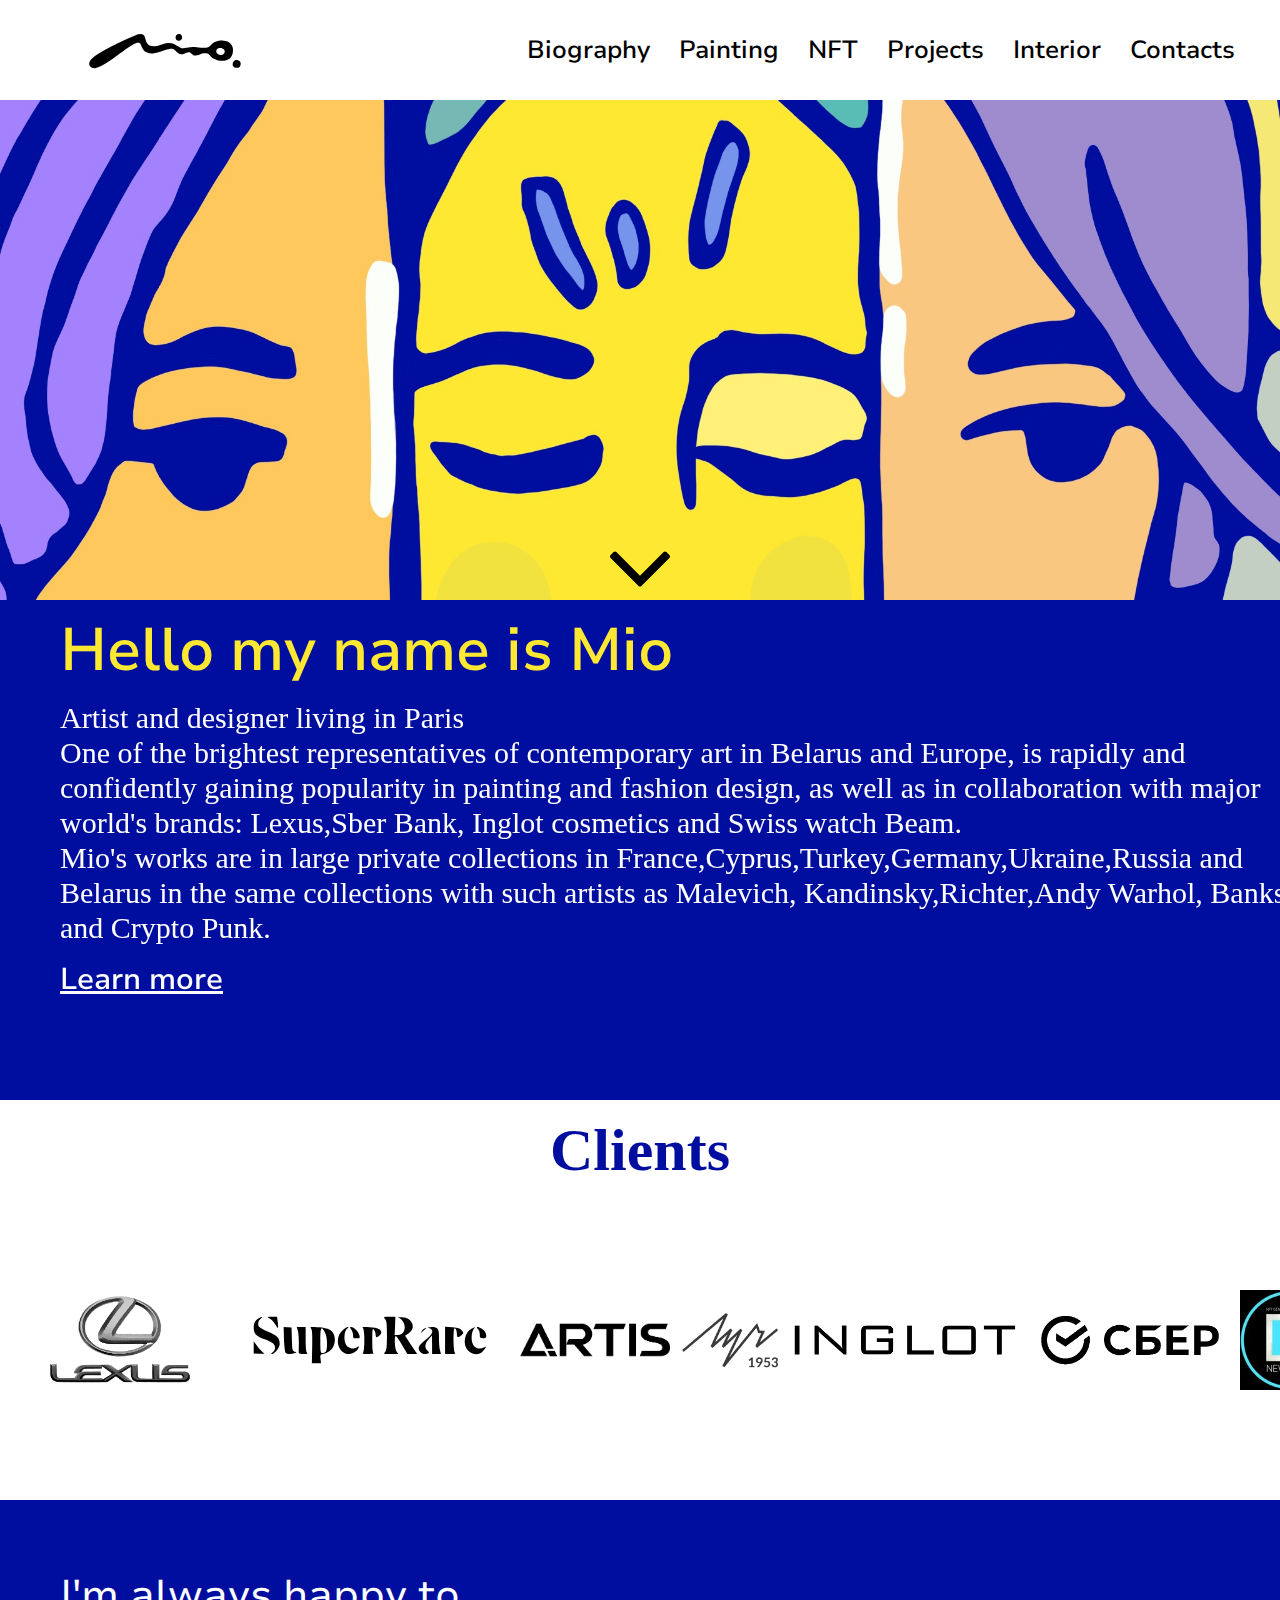
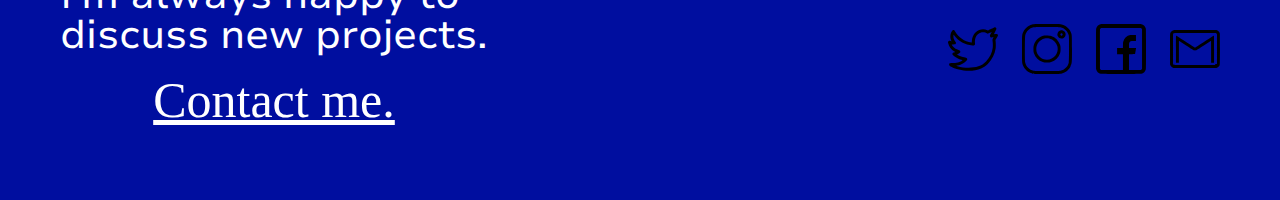
==== index.html @ 9d8c26d8 "added biography" ====
<!DOCTYPE html>
<html lang="en">
  <head>
    <meta charset="UTF-8" />
    <meta http-equiv="X-UA-Compatible" content="IE=edge" />
    <meta name="viewport" content="width=device-width, initial-scale=1.0" />
    <link rel="stylesheet" href="./css/style.css" />
    <title>Artist Mio</title>
    <meta name="description" content="Contemporary Artist Mio. Painting & NFT" />
  </head>
  <body>
    <!-- header nav -->
    <div class="header__wrapper">
      <img class="header__logo" src="./icon/mioLogo.svg" alt="Mio Logotip" />
      <nav class="header__nav">
        <ul class="header__nav-list">
          <li class="header__nav-list-item"><a href="./biography.html">Biography</a></li>
          <li class="header__nav-list-item">Painting</li>
          <li class="header__nav-list-item">NFT</li>
          <li class="header__nav-list-item">Projects</li>
          <li class="header__nav-list-item">Interior</li>
          <li class="header__nav-list-item"><a href="./contact.html">Contacts</a></li>
        </ul>
      </nav>
    </div>
    <!-- header -->
    <header class="header">
      <div class="container"></div>
    </header>
    <!-- main -->
    <main class="main">
      <div class="container">
        <div class="main__wrapper">
          <div class="main__scroll-biography">
            <a href="#greetings">
              <img
                class="main__arrow-down"
                src="./icon/angle-arrow-down_icon-icons.com_73683.svg"
                alt=""
              />
            </a>
          </div>
          <div class="main__greetings" id="greetings">
            <h1 class="greetings__title">Hello my name is Mio</h1>
            <p class="greetings__text">
              Artist and designer living in Paris
              <br />
              One of the brightest representatives of contemporary art in Belarus and Europe, is
              rapidly and confidently gaining popularity in painting and fashion design, as well as
              in collaboration with major world's brands: Lexus,Sber Bank, Inglot cosmetics and
              Swiss watch Beam.
              <br />
              Mio's works are in large private collections in
              France,Cyprus,Turkey,Germany,Ukraine,Russia and Belarus in the same collections with
              such artists as Malevich, Kandinsky,Richter,Andy Warhol, Banksy and Crypto Punk.
            </p>
            <a class="main__greetings-link" href="./biography.html">Learn more </a>
          </div>
          <div class="main__selectClients">
            <div class="main__selectClientsUp">
              <h2>Clients</h2>
            </div>
            <div class="main__selectClientsDown">
              <div class="selectClientsRight__card bigCard">
                <img
                  class="selectClientsRight__card-img bigCard"
                  src="./icon/lexus.svg"
                  alt="Lexus"
                />
              </div>
              <div class="selectClientsRight__card bigCard superRare">
                <img
                  class="selectClientsRight__card-img bigCard superRare superRare-img"
                  src="./icon/SuperRare.svg"
                  alt="SuperRare"
                />
              </div>
              <div class="selectClientsRight__card artis">
                <img
                  class="selectClientsRight__card-img artis"
                  src="./icon/artis.svg"
                  alt="Artis"
                />
              </div>
              <div class="selectClientsRight__card">
                <img class="selectClientsRight__card-img" src="./icon/lych.svg" alt="lych" />
              </div>
              <div class="selectClientsRight__card bigCard inglot">
                <img
                  class="selectClientsRight__card-img bigCard inglot"
                  src="./icon/inglot.svg"
                  alt="inglot"
                />
              </div>
              <div class="selectClientsRight__card bigCard">
                <img
                  class="selectClientsRight__card-img bigCard"
                  src="./icon/sberbank.svg"
                  alt="Sber"
                />
              </div>

              <div class="selectClientsRight__card">
                <img
                  class="selectClientsRight__card-img"
                  src="./icon/nftgen.svg"
                  alt="Nft generation"
                />
              </div>
            </div>
          </div>
        </div>
      </div>
    </main>
    <!-- footer -->
    <footer class="footer">
      <div class="container">
        <div class="footer__wrapper">
          <div class="footer__left">
            <h3 class="footer__title">
              I'm always happy to <br />
              discuss new projects.
            </h3>
            <a href="./contact.html" class="footer__linkToContact">Contact me.</a>
          </div>
          <div class="footer__right">
            <ul class="footer__social-links">
              <li class="footer__social-links-item">
                <a href="https://twitter.com/miokirill"
                  ><img class="icon-links" src="./icon/twitter.svg" alt="Twitter"
                /></a>
              </li>
              <li class="footer__social-links-item">
                <a href="https://instagram.com/miokirill"
                  ><img class="icon-links" src="./icon/instagram.svg" alt="Inst"
                /></a>
              </li>
              <li class="footer__social-links-item">
                <a
                  href="https://m.facebook.com/story.php?story_fbid=pfbid0FP6JrvP1xGU8qPbjwiGorEtpfe6fERCniA6T9eFb2SpBh1zJd8HjTSmE9tgyZ3Rml&id=100005752451019"
                  ><img class="icon-links" src="./icon/facebook.svg" alt="Facebook"
                /></a>
              </li>
              <li class="footer__social-links-item">
                <a href="mailto:miokirillartist@gmail.com"
                  ><img class="icon-links" src="./icon/gmail.svg" alt="gmail"
                /></a>
              </li>
            </ul>
          </div>
        </div>
      </div>
    </footer>
  </body>
</html>
---- css/style.css ----
/*! normalize.css v8.0.1 | MIT License | github.com/necolas/normalize.css */
/* Document
   ========================================================================== */
/**
 * 1. Correct the line height in all browsers.
 * 2. Prevent adjustments of font size after orientation changes in iOS.
 */
html {
  line-height: 1.15; /* 1 */
  -webkit-text-size-adjust: 100%; /* 2 */
}

/* Sections
   ========================================================================== */
/**
 * Remove the margin in all browsers.
 */
body {
  margin: 0;
}

/**
 * Render the `main` element consistently in IE.
 */
main {
  display: block;
}

/**
 * Correct the font size and margin on `h1` elements within `section` and
 * `article` contexts in Chrome, Firefox, and Safari.
 */
h1 {
  font-size: 2em;
  margin: 0.67em 0;
}

/* Grouping content
   ========================================================================== */
/**
 * 1. Add the correct box sizing in Firefox.
 * 2. Show the overflow in Edge and IE.
 */
hr {
  box-sizing: content-box; /* 1 */
  height: 0; /* 1 */
  overflow: visible; /* 2 */
}

/**
 * 1. Correct the inheritance and scaling of font size in all browsers.
 * 2. Correct the odd `em` font sizing in all browsers.
 */
pre {
  font-family: monospace, monospace; /* 1 */
  font-size: 1em; /* 2 */
}

/* Text-level semantics
   ========================================================================== */
/**
 * Remove the gray background on active links in IE 10.
 */
a {
  background-color: transparent;
}

/**
 * 1. Remove the bottom border in Chrome 57-
 * 2. Add the correct text decoration in Chrome, Edge, IE, Opera, and Safari.
 */
abbr[title] {
  border-bottom: none; /* 1 */
  text-decoration: underline; /* 2 */
  -webkit-text-decoration: underline dotted;
          text-decoration: underline dotted; /* 2 */
}

/**
 * Add the correct font weight in Chrome, Edge, and Safari.
 */
b,
strong {
  font-weight: bolder;
}

/**
 * 1. Correct the inheritance and scaling of font size in all browsers.
 * 2. Correct the odd `em` font sizing in all browsers.
 */
code,
kbd,
samp {
  font-family: monospace, monospace; /* 1 */
  font-size: 1em; /* 2 */
}

/**
 * Add the correct font size in all browsers.
 */
small {
  font-size: 80%;
}

/**
 * Prevent `sub` and `sup` elements from affecting the line height in
 * all browsers.
 */
sub,
sup {
  font-size: 75%;
  line-height: 0;
  position: relative;
  vertical-align: baseline;
}

sub {
  bottom: -0.25em;
}

sup {
  top: -0.5em;
}

/* Embedded content
   ========================================================================== */
/**
 * Remove the border on images inside links in IE 10.
 */
img {
  border-style: none;
}

/* Forms
   ========================================================================== */
/**
 * 1. Change the font styles in all browsers.
 * 2. Remove the margin in Firefox and Safari.
 */
button,
input,
optgroup,
select,
textarea {
  font-family: inherit; /* 1 */
  font-size: 100%; /* 1 */
  line-height: 1.15; /* 1 */
  margin: 0; /* 2 */
}

/**
 * Show the overflow in IE.
 * 1. Show the overflow in Edge.
 */
button,
input { /* 1 */
  overflow: visible;
}

/**
 * Remove the inheritance of text transform in Edge, Firefox, and IE.
 * 1. Remove the inheritance of text transform in Firefox.
 */
button,
select { /* 1 */
  text-transform: none;
}

/**
 * Correct the inability to style clickable types in iOS and Safari.
 */
button,
[type=button],
[type=reset],
[type=submit] {
  -webkit-appearance: button;
}

/**
 * Remove the inner border and padding in Firefox.
 */
button::-moz-focus-inner,
[type=button]::-moz-focus-inner,
[type=reset]::-moz-focus-inner,
[type=submit]::-moz-focus-inner {
  border-style: none;
  padding: 0;
}

/**
 * Restore the focus styles unset by the previous rule.
 */
button:-moz-focusring,
[type=button]:-moz-focusring,
[type=reset]:-moz-focusring,
[type=submit]:-moz-focusring {
  outline: 1px dotted ButtonText;
}

/**
 * Correct the padding in Firefox.
 */
fieldset {
  padding: 0.35em 0.75em 0.625em;
}

/**
 * 1. Correct the text wrapping in Edge and IE.
 * 2. Correct the color inheritance from `fieldset` elements in IE.
 * 3. Remove the padding so developers are not caught out when they zero out
 *    `fieldset` elements in all browsers.
 */
legend {
  box-sizing: border-box; /* 1 */
  color: inherit; /* 2 */
  display: table; /* 1 */
  max-width: 100%; /* 1 */
  padding: 0; /* 3 */
  white-space: normal; /* 1 */
}

/**
 * Add the correct vertical alignment in Chrome, Firefox, and Opera.
 */
progress {
  vertical-align: baseline;
}

/**
 * Remove the default vertical scrollbar in IE 10+.
 */
textarea {
  overflow: auto;
}

/**
 * 1. Add the correct box sizing in IE 10.
 * 2. Remove the padding in IE 10.
 */
[type=checkbox],
[type=radio] {
  box-sizing: border-box; /* 1 */
  padding: 0; /* 2 */
}

/**
 * Correct the cursor style of increment and decrement buttons in Chrome.
 */
[type=number]::-webkit-inner-spin-button,
[type=number]::-webkit-outer-spin-button {
  height: auto;
}

/**
 * 1. Correct the odd appearance in Chrome and Safari.
 * 2. Correct the outline style in Safari.
 */
[type=search] {
  -webkit-appearance: textfield; /* 1 */
  outline-offset: -2px; /* 2 */
}

/**
 * Remove the inner padding in Chrome and Safari on macOS.
 */
[type=search]::-webkit-search-decoration {
  -webkit-appearance: none;
}

/**
 * 1. Correct the inability to style clickable types in iOS and Safari.
 * 2. Change font properties to `inherit` in Safari.
 */
::-webkit-file-upload-button {
  -webkit-appearance: button; /* 1 */
  font: inherit; /* 2 */
}

/* Interactive
   ========================================================================== */
/*
 * Add the correct display in Edge, IE 10+, and Firefox.
 */
details {
  display: block;
}

/*
 * Add the correct display in all browsers.
 */
summary {
  display: list-item;
}

/* Misc
   ========================================================================== */
/**
 * Add the correct display in IE 10+.
 */
template {
  display: none;
}

/**
 * Add the correct display in IE 10.
 */
[hidden] {
  display: none;
}

/* http://meyerweb.com/eric/tools/css/reset/ */
/* v1.0 | 20080212 */
html, body, div, span, applet, object, iframe,
h1, h2, h3, h4, h5, h6, p, blockquote, pre,
a, abbr, acronym, address, big, cite, code,
del, dfn, em, font, img, ins, kbd, q, s, samp,
small, strike, strong, sub, sup, tt, var,
b, u, i, center,
dl, dt, dd, ol, ul, li,
fieldset, form, label, legend,
table, caption, tbody, tfoot, thead, tr, th, td {
  margin: 0;
  padding: 0;
  border: 0;
  outline: 0;
  font-size: 100%;
  vertical-align: baseline;
  background: transparent;
}

body {
  line-height: 1;
}

ol, ul {
  list-style: none;
}

blockquote, q {
  quotes: none;
}

blockquote:before, blockquote:after,
q:before, q:after {
  content: "";
  content: none;
}

/* remember to define focus styles! */
:focus {
  outline: 0;
}

/* remember to highlight inserts somehow! */
ins {
  text-decoration: none;
}

del {
  text-decoration: line-through;
}

/* tables still need 'cellspacing="0"' in the markup */
table {
  border-collapse: collapse;
  border-spacing: 0;
}

@font-face {
  font-family: "myBebas";
  src: url("../fonts/static/NunitoSans_10pt-SemiBold.ttf");
  font-style: normal;
}
@font-face {
  font-family: "myBebasReg";
  src: url("../fonts/static/NunitoSans_7pt-Regular.ttf");
  font-style: normal;
}
* {
  box-sizing: border-box;
}

a {
  text-decoration: none;
  color: black;
}

::-webkit-scrollbar {
  display: none;
}

.container {
  min-width: 100%;
  margin: auto;
}

.header {
  width: 100%;
  height: 500px;
  position: -webkit-sticky;
  position: sticky;
  margin-bottom: -60px;
  top: 0;
  z-index: 1;
  background: url("../images/background.JPG");
  background-size: cover;
  background-repeat: no-repeat;
  background-position: center -350px;
}
.header__wrapper {
  position: -webkit-sticky;
  position: sticky;
  top: 0;
  z-index: 2;
  width: 100%;
  height: 100px;
  display: flex;
  align-items: center;
  justify-content: space-between;
  padding: 0 45px;
  background-color: white;
}
.header__logo {
  width: 250px;
  height: 250px;
}
.header__nav-list {
  list-style: none;
}
.header__nav-list li {
  display: inline-flex;
  margin-right: 25px;
  font-size: 25px;
  font-family: "myBebas";
}
.header__nav-list li:last-child {
  margin-right: 0;
}
.header__background {
  width: 100%;
  height: 500px;
}

.main__wrapper {
  position: relative;
  z-index: 1;
  width: 100%;
  min-height: 850px;
}
.main__scroll-biography {
  display: flex;
  align-items: center;
  justify-content: center;
  width: 100%;
  height: 60px;
  padding: 10px, 0;
}
.main__arrow-down {
  height: 60px;
  width: 60px;
}
.main__greetings {
  width: 100%;
  min-height: 500px;
  display: flex;
  flex-direction: column;
  background-color: #000e9f;
  padding: 20px 60px;
}
.main__greetings-link {
  color: white;
  font-size: 30px;
  text-decoration: underline;
  font-family: "myBebas";
}
.main__selectClients {
  width: 100%;
  min-height: 300px;
  background-color: white;
  display: flex;
  flex-direction: column;
  padding: 20px 20px;
}
.main__selectClientsUp {
  display: flex;
  align-items: center;
  justify-content: center;
  color: #000e9f;
  font-size: 60px;
  margin-bottom: 20px;
}
.main__selectClientsDown {
  width: 100%;
  display: flex;
  align-items: center;
  justify-content: space-between;
}

.selectClientsRight__card {
  width: 100px;
  height: 100px;
  margin-right: 10px;
}
.selectClientsRight__card-img {
  width: 100px;
  height: 100px;
}

.bigCard {
  width: 200px;
  height: 200px;
}

.superRare {
  display: flex;
  align-items: center;
  justify-content: center;
  width: 280px;
  height: 280px;
}

.superRare-img {
  width: 350px;
  height: 350px;
}

.artis {
  width: 150px;
  height: 150px;
}

.inglot {
  width: 230px;
  height: 230px;
}

.greetings__title {
  font-size: 60px;
  margin-bottom: 20px;
  color: #fee832;
  font-family: "myBebas";
}
.greetings__text {
  width: 1250px;
  color: white;
  font-size: 30px;
  line-height: 35px;
  margin-bottom: 20px;
}

.footer__wrapper {
  position: relative;
  z-index: 1;
  display: flex;
  justify-content: space-between;
  align-items: center;
  width: 100%;
  min-height: 300px;
  background-color: #000e9f;
  padding: 20px 60px;
}
.footer__linkToContact {
  color: white;
  font-size: 50px;
  text-decoration: underline;
}
.footer__left {
  display: flex;
  flex-direction: column;
  align-items: center;
  justify-content: center;
  font-size: 40px;
  color: white;
}
.footer__right {
  display: flex;
  align-items: center;
  justify-content: center;
}
.footer__title {
  margin-bottom: 20px;
  font-family: "myBebasReg";
  font-weight: 300;
}
.footer__social-links {
  list-style: none;
}
.footer__social-links li {
  display: inline-flex;
  margin-right: 20px;
}
.footer__social-links li:last-child {
  margin-right: 0;
}

.icon-links {
  width: 50px;
  height: 50px;
}/*# sourceMappingURL=style.css.map */
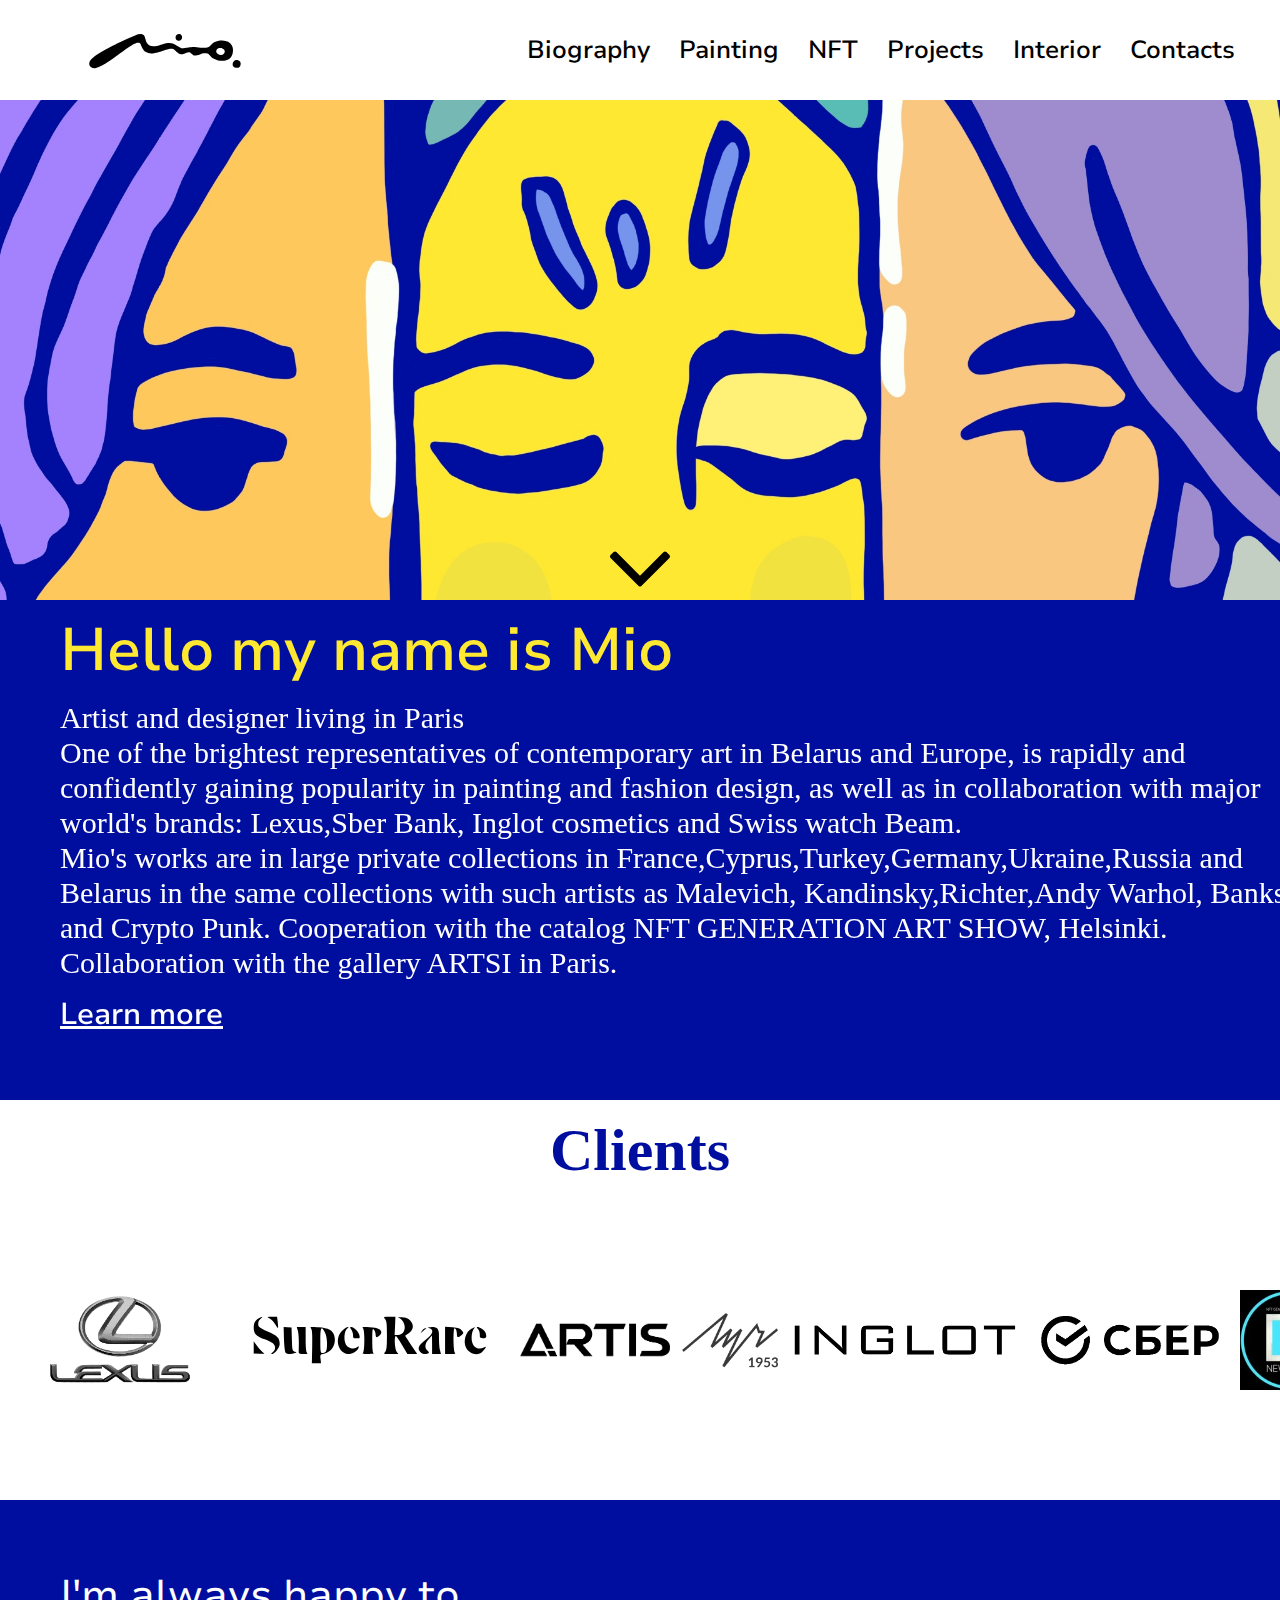
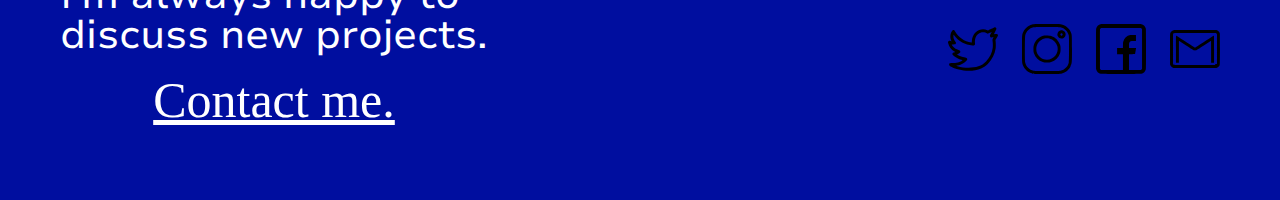
==== commit 37395fc8: "added text after" ====
--- a/index.html
+++ b/index.html
@@ -53,6 +53,8 @@
               Mio's works are in large private collections in
               France,Cyprus,Turkey,Germany,Ukraine,Russia and Belarus in the same collections with
               such artists as Malevich, Kandinsky,Richter,Andy Warhol, Banksy and Crypto Punk.
+              Cooperation with the catalog NFT GENERATION ART SHOW, Helsinki. Collaboration with the
+              gallery ARTSI in Paris.
             </p>
             <a class="main__greetings-link" href="./biography.html">Learn more </a>
           </div>
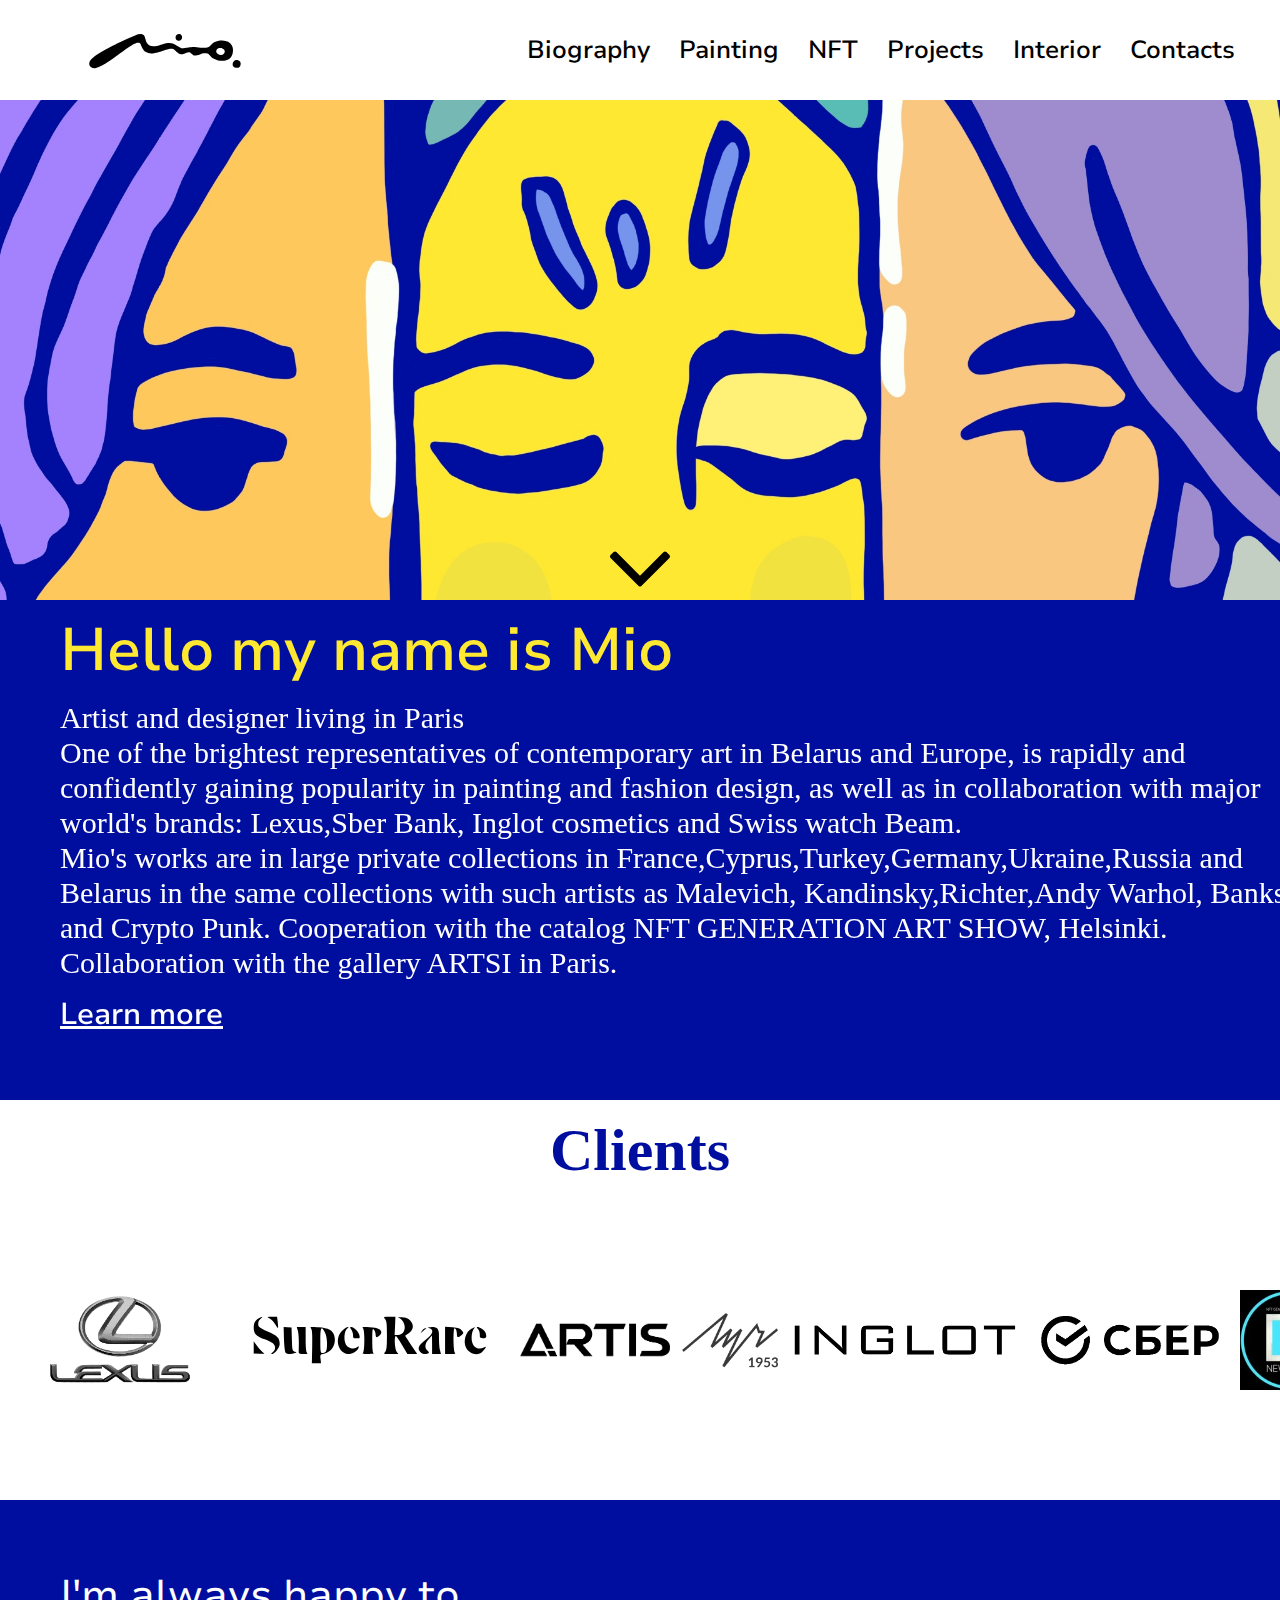
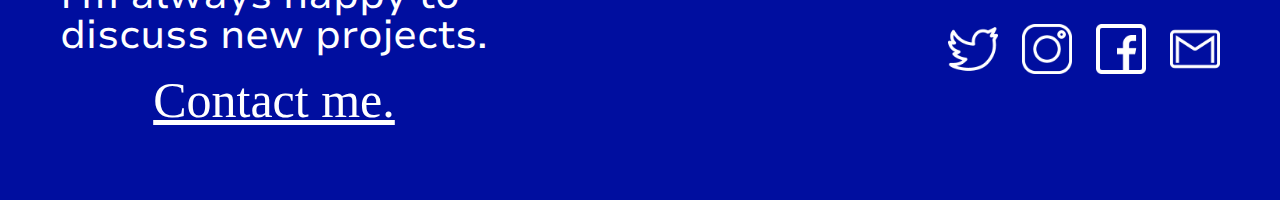
==== commit 432a61e0: "fix icons" ====
--- a/index.html
+++ b/index.html
@@ -129,23 +129,23 @@
             <ul class="footer__social-links">
               <li class="footer__social-links-item">
                 <a href="https://twitter.com/miokirill"
-                  ><img class="icon-links" src="./icon/twitter.svg" alt="Twitter"
+                  ><img class="icon-links" src="./icon/twitter.png" alt="Twitter"
                 /></a>
               </li>
               <li class="footer__social-links-item">
                 <a href="https://instagram.com/miokirill"
-                  ><img class="icon-links" src="./icon/instagram.svg" alt="Inst"
+                  ><img class="icon-links" src="./icon/instagram.png" alt="Inst"
                 /></a>
               </li>
               <li class="footer__social-links-item">
                 <a
                   href="https://m.facebook.com/story.php?story_fbid=pfbid0FP6JrvP1xGU8qPbjwiGorEtpfe6fERCniA6T9eFb2SpBh1zJd8HjTSmE9tgyZ3Rml&id=100005752451019"
-                  ><img class="icon-links" src="./icon/facebook.svg" alt="Facebook"
+                  ><img class="icon-links" src="./icon/facebook.png" alt="Facebook"
                 /></a>
               </li>
               <li class="footer__social-links-item">
                 <a href="mailto:miokirillartist@gmail.com"
-                  ><img class="icon-links" src="./icon/gmail.svg" alt="gmail"
+                  ><img class="icon-links" src="./icon/gmail.png" alt="gmail"
                 /></a>
               </li>
             </ul>
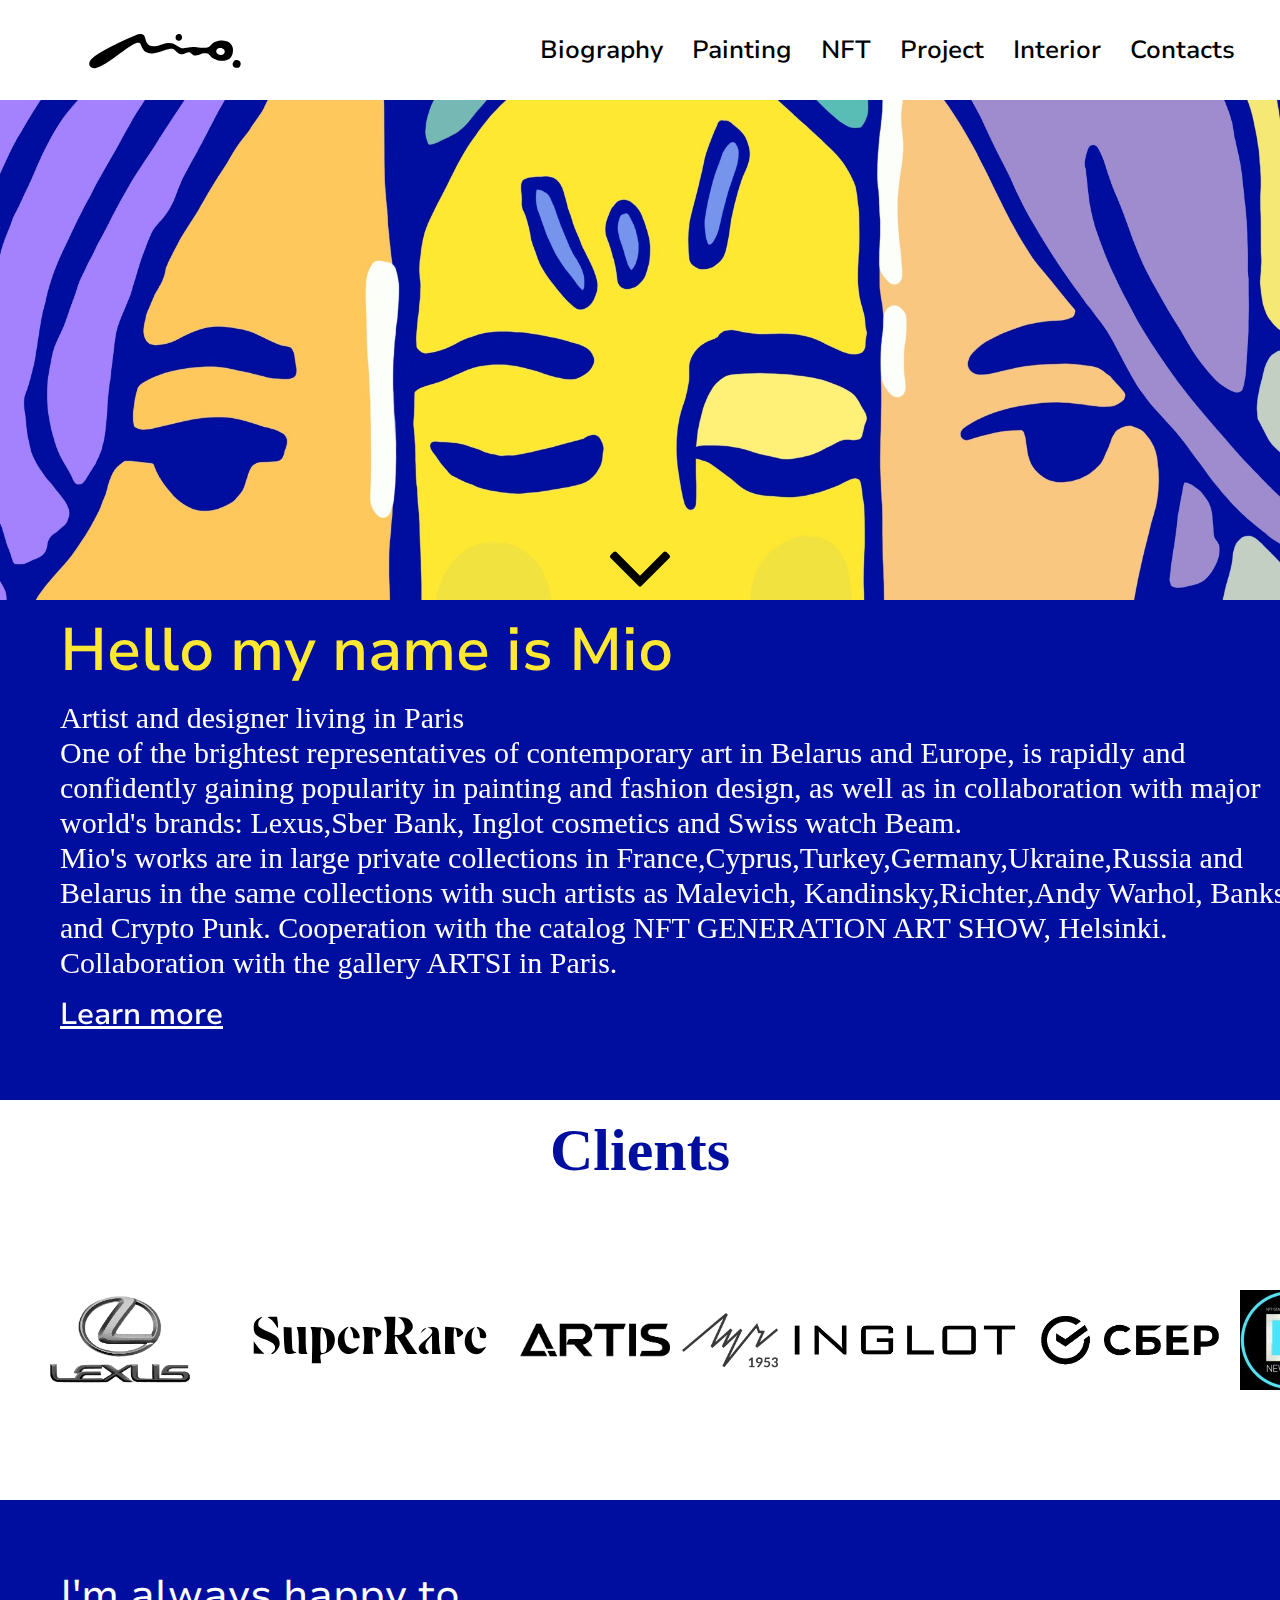
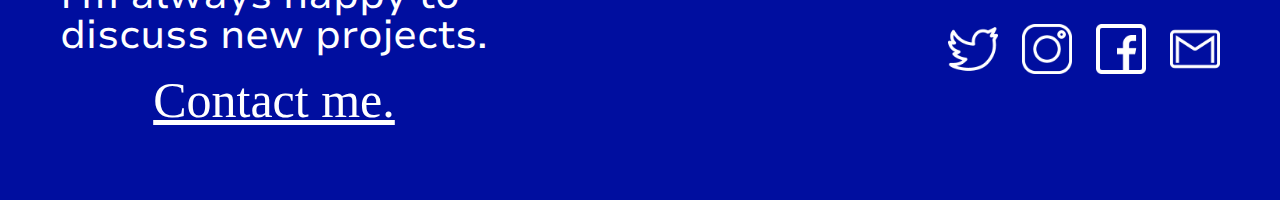
==== commit 24a86ded: "added project" ====
--- a/index.html
+++ b/index.html
@@ -17,8 +17,8 @@
           <li class="header__nav-list-item"><a href="./biography.html">Biography</a></li>
           <li class="header__nav-list-item">Painting</li>
           <li class="header__nav-list-item">NFT</li>
-          <li class="header__nav-list-item">Projects</li>
-          <li class="header__nav-list-item">Interior</li>
+          <li class="header__nav-list-item"><a href="./project.html">Project</a></li>
+          <li class="header__nav-list-item"><a href="./inter.html">Interior</a></li>
           <li class="header__nav-list-item"><a href="./contact.html">Contacts</a></li>
         </ul>
       </nav>
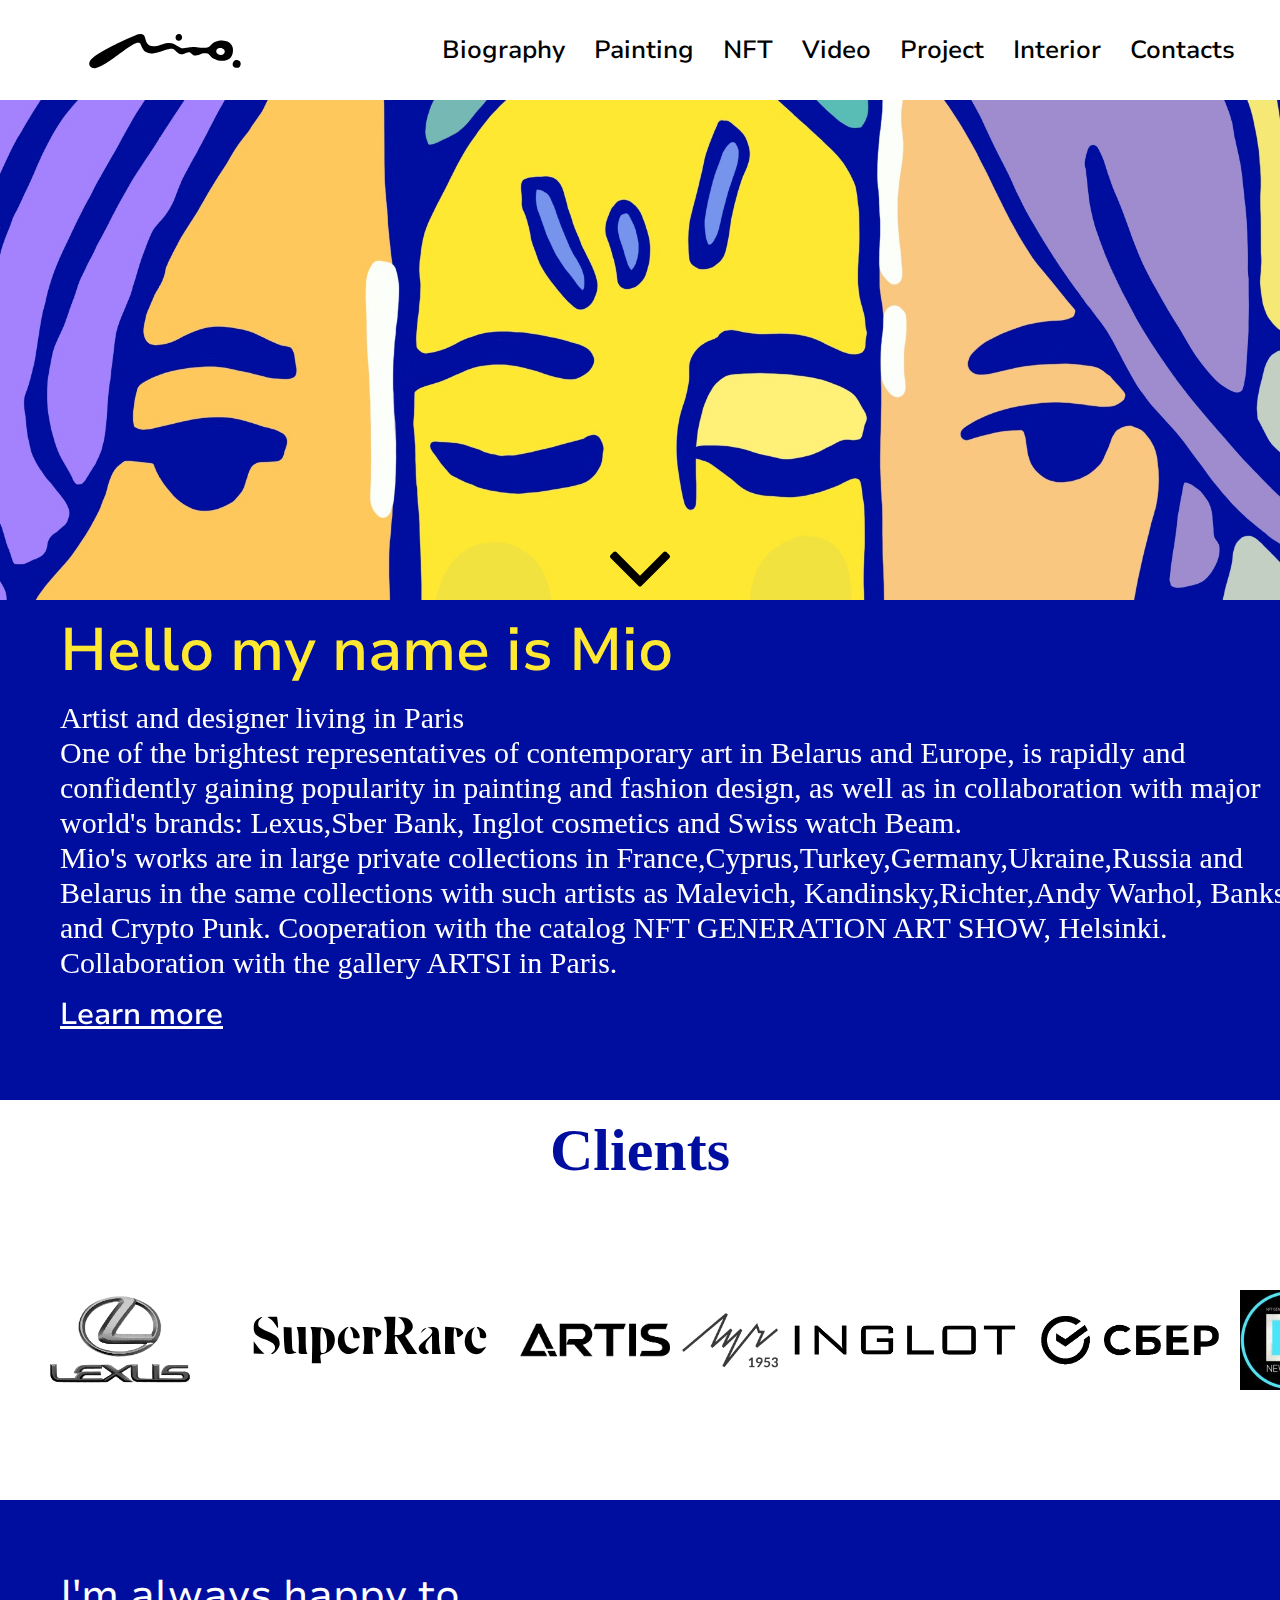
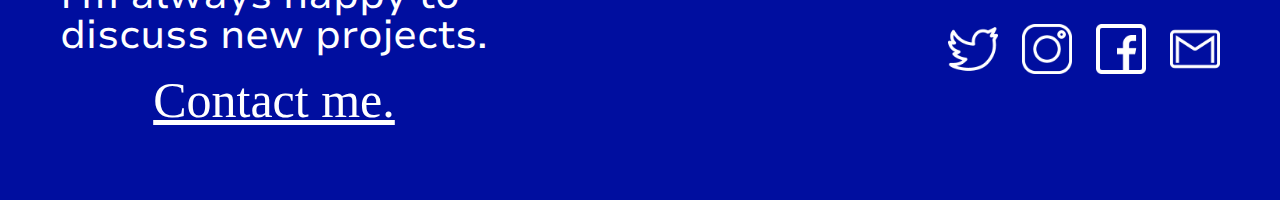
==== commit 6837c358: "added video" ====
--- a/index.html
+++ b/index.html
@@ -17,6 +17,7 @@
           <li class="header__nav-list-item"><a href="./biography.html">Biography</a></li>
           <li class="header__nav-list-item">Painting</li>
           <li class="header__nav-list-item">NFT</li>
+          <li class="header__nav-list-item"><a href="./viedo.html">Video</a></li>
           <li class="header__nav-list-item"><a href="./project.html">Project</a></li>
           <li class="header__nav-list-item"><a href="./inter.html">Interior</a></li>
           <li class="header__nav-list-item"><a href="./contact.html">Contacts</a></li>
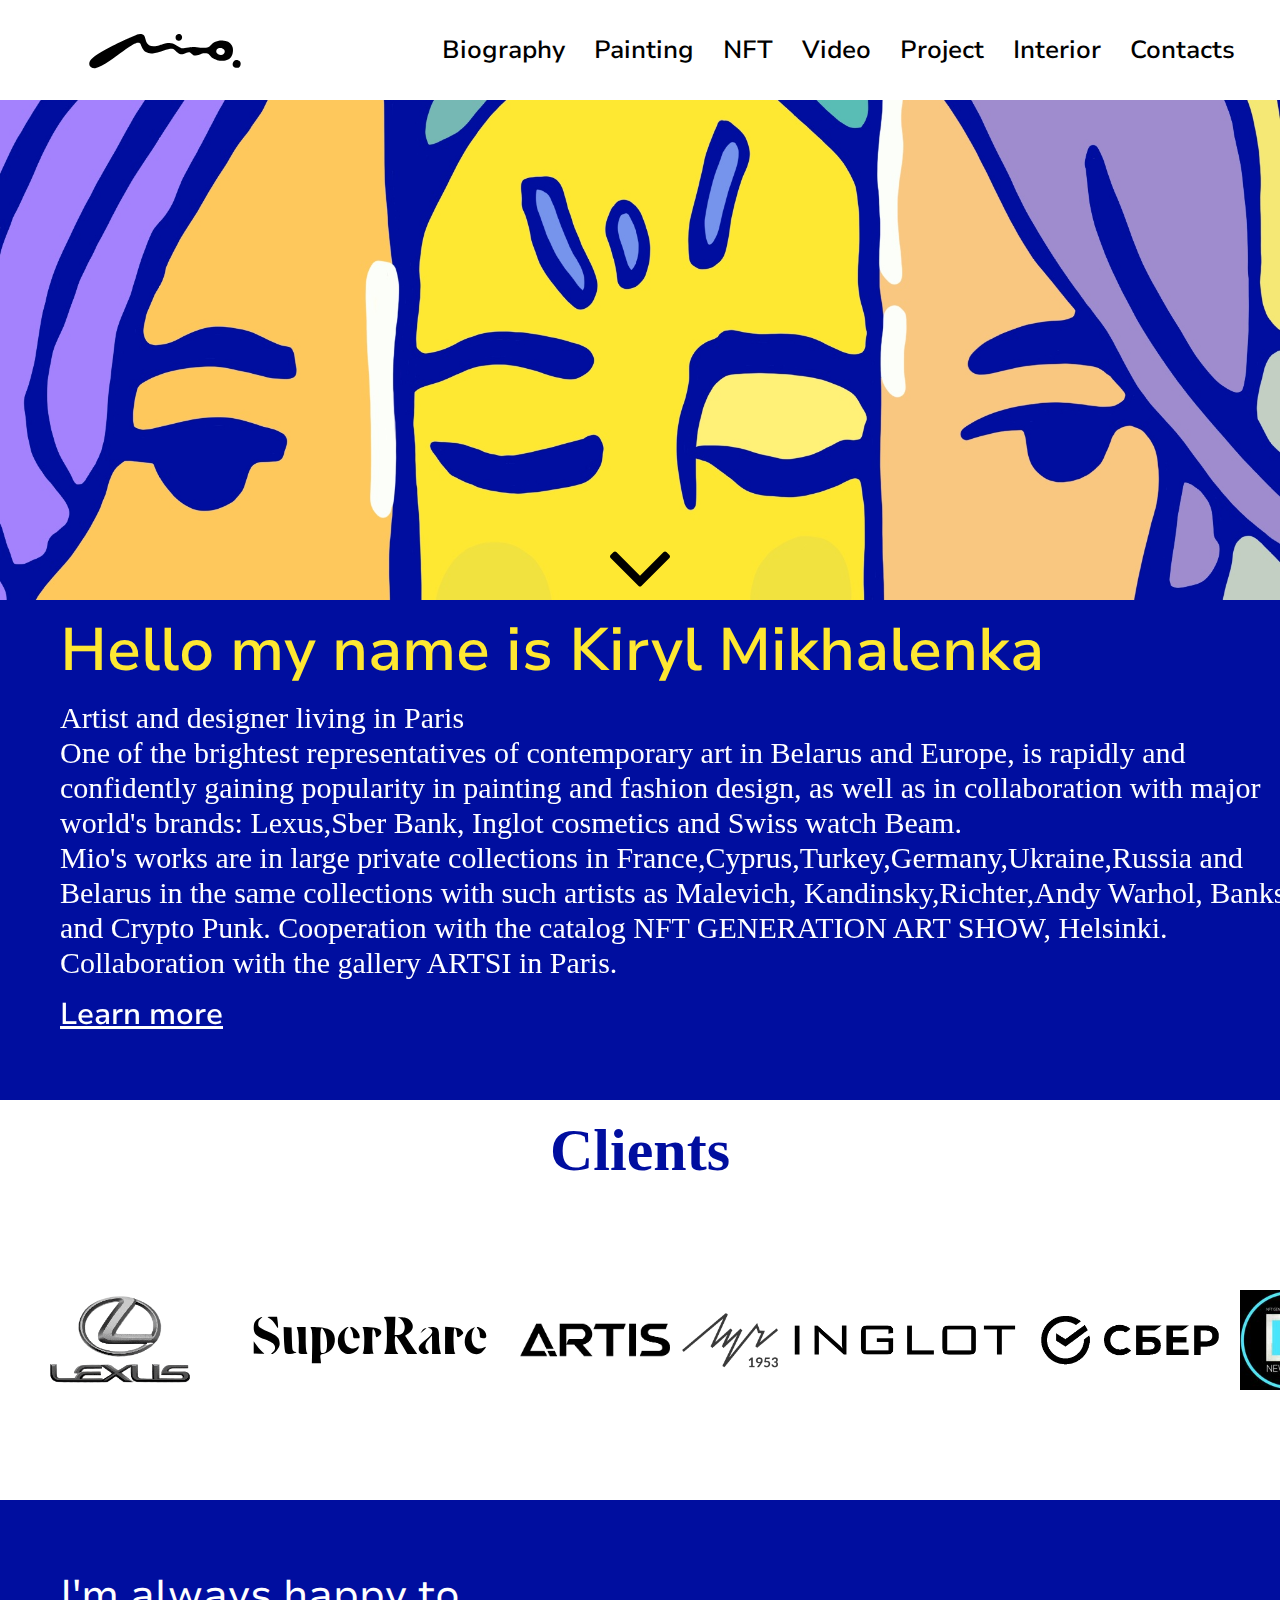
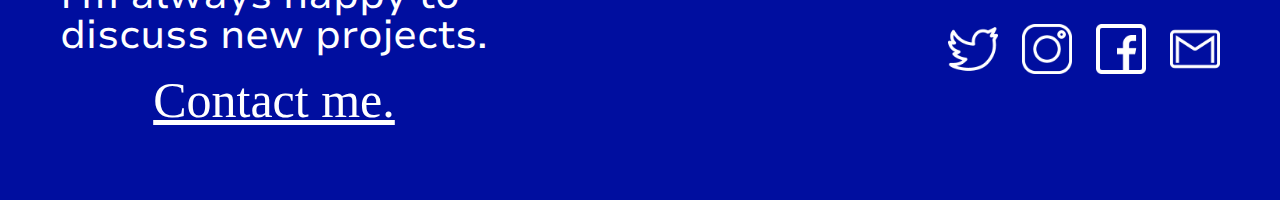
==== commit 2edff47f: "added painting" ====
--- a/index.html
+++ b/index.html
@@ -15,7 +15,7 @@
       <nav class="header__nav">
         <ul class="header__nav-list">
           <li class="header__nav-list-item"><a href="./biography.html">Biography</a></li>
-          <li class="header__nav-list-item">Painting</li>
+          <li class="header__nav-list-item"><a href="./painting.html">Painting</a></li>
           <li class="header__nav-list-item">NFT</li>
           <li class="header__nav-list-item"><a href="./viedo.html">Video</a></li>
           <li class="header__nav-list-item"><a href="./project.html">Project</a></li>
@@ -42,7 +42,7 @@
             </a>
           </div>
           <div class="main__greetings" id="greetings">
-            <h1 class="greetings__title">Hello my name is Mio</h1>
+            <h1 class="greetings__title">Hello my name is Kiryl Mikhalenka</h1>
             <p class="greetings__text">
               Artist and designer living in Paris
               <br />
@@ -134,7 +134,7 @@
                 /></a>
               </li>
               <li class="footer__social-links-item">
-                <a href="https://instagram.com/miokirill"
+                <a href="https://instagram.com/mikhalenkakiryl"
                   ><img class="icon-links" src="./icon/instagram.png" alt="Inst"
                 /></a>
               </li>
